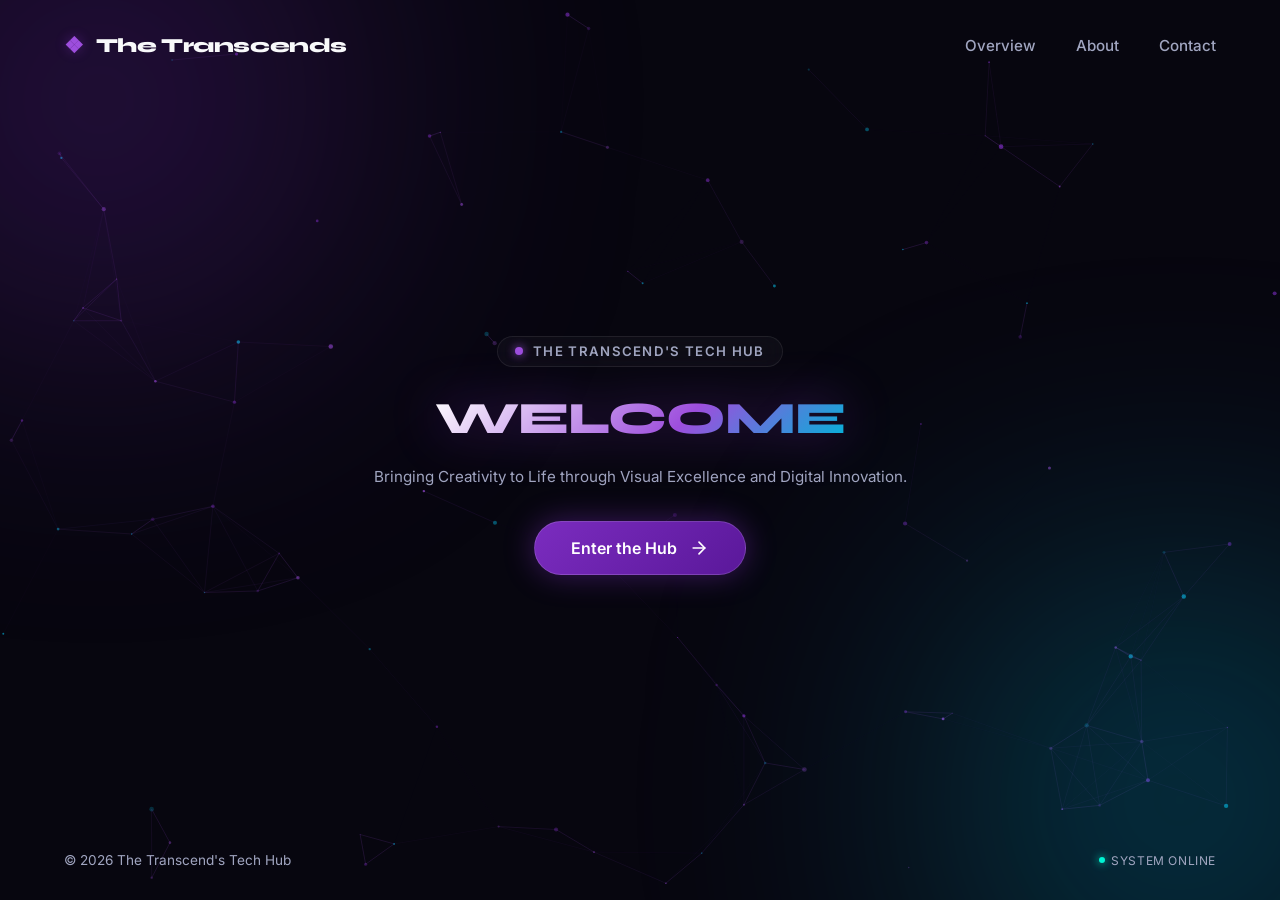
==== index.html @ 71710794 "Add files via upload front Page" ====
<!DOCTYPE html>
<html lang="en">
<head>
  <meta charset="UTF-8">
  <meta name="viewport" content="width=device-width, initial-scale=1.0">
  <title>The Transcends Tech Hub | Where creativity meets Technology</title>
  
  <!-- Google Fonts: Syne for futuristic display, Inter for clean body typography -->
  <link rel="preconnect" href="https://fonts.googleapis.com">
  <link rel="preconnect" href="https://fonts.gstatic.com" crossorigin>
  <link href="https://fonts.googleapis.com/css2?family=Inter:wght@300;400;500;600&family=Syne:wght@700;800&display=swap" rel="stylesheet">
  
  <!-- External CSS Link -->
  <link rel="stylesheet" href="style.css">
</head>
<body>

  <!-- Dynamic Particle Canvas Background -->
  <canvas id="bg-canvas"></canvas>

  <!-- Ambient Glow Orbs -->
  <div class="ambient-glow glow-top-left"></div>
  <div class="ambient-glow glow-bottom-right"></div>

  <!-- Main Grid Layout Container -->
  <div class="page-container">

    <!-- Header / Navigation -->
    <header class="main-header">
      <a href="#" class="brand-logo">
        <span class="logo-mark">❖</span>
        <span class="logo-text">The Transcends</span>
      </a>

      <nav class="nav-links">
        <a href="#overview" class="nav-item">Overview</a>
        <a href="#about" class="nav-item">About</a>
        <a href="#contact" class="nav-item">Contact</a>
      </nav>
    </header>

    <!-- Hero / Welcome Experience -->
    <main class="hero-section">
      <div class="badge-container">
        <span class="status-dot"></span>
        <span class="badge-text">  The Transcend's Tech Hub</span>
      </div>

      <h1 class="hero-title">
       <span class="gradient-text">WELCOME</span><br>
       
      </h1>

      <p class="hero-description">
       Bringing Creativity to Life through Visual Excellence and Digital Innovation.
      </p>

      <div class="cta-wrapper">
        <a href="#enter" class="btn-primary" id="enter-hub-btn">
          <span>Enter the Hub</span>
          <svg class="arrow-icon" viewBox="0 0 24 24" fill="none" stroke="currentColor" stroke-width="2" stroke-linecap="round" stroke-linejoin="round">
            <line x1="5" y1="12" x2="19" y2="12"></line>
            <polyline points="12 5 19 12 12 19"></polyline>
          </svg>
        </a>
      </div>
    </main>

    <!-- Footer Meta -->
    <footer class="main-footer">
      <div class="footer-left">
        <span>© 2026 The Transcend's Tech Hub</span>
      </div>
      <div class="footer-right">
        <span class="status-tag">System Online</span>
      </div>
    </footer>

  </div>

  <!-- External JavaScript Link -->
  <script src="script.js"></script>
</body>
</html>
---- style.css ----
/* ==========================================================================
   THE TRANSCENDS TECH HUB — PHASE 1: WELCOME EXPERIENCE
   Design System: Deep Dark Canvas, Fluid Radial Glows, Kinetic Typography
   ========================================================================== */

/* --- CSS Variables & Design Tokens --- */
:root {
  /* Colors */
  --bg-dark: #07060f;
  --bg-card: rgba(255, 255, 255, 0.03);
  
  --purple-primary: #7b2cbf;
  --purple-light: #9d4edd;
  --purple-glow: rgba(123, 44, 191, 0.45);
  
  --blue-accent: #00b4d8;
  --blue-glow: rgba(0, 180, 216, 0.35);
  
  --text-primary: #f8f9fa;
  --text-muted: #a0a5c0;
  
  --border-subtle: rgba(255, 255, 255, 0.08);
  --border-active: rgba(157, 78, 221, 0.4);

  /* Typography */
  --font-heading: 'Syne', sans-serif;
  --font-body: 'Inter', sans-serif;

  /* Transitions */
  --transition-smooth: all 0.4s cubic-bezier(0.16, 1, 0.3, 1);
}

/* --- Base & Reset --- */
*, *::before, *::after {
  box-sizing: border-box;
  margin: 0;
  padding: 0;
}

html, body {
  width: 100%;
  height: 100%;
  background-color: var(--bg-dark);
  color: var(--text-primary);
  font-family: var(--font-body);
  overflow: hidden; /* Clean viewport presentation */
  -webkit-font-smoothing: antialiased;
}

/* --- Particle Canvas --- */
#bg-canvas {
  position: fixed;
  top: 0;
  left: 0;
  width: 100%;
  height: 100%;
  z-index: 1;
  pointer-events: none;
}

/* --- Ambient Light Orbs --- */
.ambient-glow {
  position: fixed;
  width: 600px;
  height: 600px;
  border-radius: 50%;
  filter: blur(140px);
  z-index: 2;
  pointer-events: none;
  opacity: 0.6;
}

.glow-top-left {
  top: -200px;
  left: -200px;
  background: radial-gradient(circle, var(--purple-primary), transparent 70%);
}

.glow-bottom-right {
  bottom: -200px;
  right: -200px;
  background: radial-gradient(circle, var(--blue-accent), transparent 70%);
}

/* --- Layout Container --- */
.page-container {
  position: relative;
  z-index: 10;
  display: flex;
  flex-direction: column;
  justify-content: space-between;
  min-height: 100vh;
  padding: 2rem 4rem;
}

/* --- Header / Navigation --- */
.main-header {
  display: flex;
  justify-content: space-between;
  align-items: center;
  width: 100%;
  opacity: 0;
  transform: translateY(-20px);
  animation: fadeInDown 1s cubic-bezier(0.16, 1, 0.3, 1) forwards 0.2s;
}

.brand-logo {
  display: flex;
  align-items: center;
  gap: 0.75rem;
  text-decoration: none;
  color: var(--text-primary);
  font-family: var(--font-heading);
  font-size: 1.25rem;
  font-weight: 800;
  letter-spacing: -0.02em;
}

.logo-mark {
  color: var(--purple-light);
  font-size: 1.4rem;
  text-shadow: 0 0 12px var(--purple-glow);
}

.nav-links {
  display: flex;
  gap: 2.5rem;
}

.nav-item {
  color: var(--text-muted);
  text-decoration: none;
  font-size: 0.95rem;
  font-weight: 500;
  transition: var(--transition-smooth);
  position: relative;
}

.nav-item::after {
  content: '';
  position: absolute;
  bottom: -6px;
  left: 0;
  width: 0%;
  height: 2px;
  background: linear-gradient(90deg, var(--purple-light), var(--blue-accent));
  border-radius: 2px;
  transition: var(--transition-smooth);
}

.nav-item:hover {
  color: var(--text-primary);
}

.nav-item:hover::after {
  width: 100%;
}

/* --- Hero Section --- */
.hero-section {
  display: flex;
  flex-direction: column;
  align-items: center;
  justify-content: center;
  text-align: center;
  max-width: 900px;
  margin: 0 auto;
  opacity: 0;
  transform: translateY(30px);
  animation: fadeInUp 1.2s cubic-bezier(0.16, 1, 0.3, 1) forwards 0.4s;
  flex: 1;
}

/* Badge Indicator */
.badge-container {
  display: inline-flex;
  align-items: center;
  gap: 0.6rem;
  padding: 0.4rem 1.1rem;
  border-radius: 100px;
  background: var(--bg-card);
  border: 1px solid var(--border-subtle);
  backdrop-filter: blur(12px);
  margin-bottom: 1.5rem;
}

.status-dot {
  width: 8px;
  height: 8px;
  border-radius: 50%;
  background-color: var(--purple-light);
  box-shadow: 0 0 10px var(--purple-light);
  animation: pulseDot 2s infinite;
}

.badge-text {
  font-size: 0.825rem;
  text-transform: uppercase;
  letter-spacing: 0.1em;
  color: var(--text-muted);
  font-weight: 600;
}

/* Headline */
.hero-title {
  font-family: var(--font-heading);
  font-size: clamp(2rem, 3.5vw, 3.2rem);
  font-weight: 800;
  line-height: 1.25;
  letter-spacing: -0.02em;
  margin-bottom: 1.25rem;
  max-width: 850px;
}

.gradient-text {
  background: linear-gradient(135deg, #ffffff 0%, var(--purple-light) 60%, var(--blue-accent) 100%);
  -webkit-background-clip: text;
  -webkit-text-fill-color: transparent;
  filter: drop-shadow(0 0 25px var(--purple-glow));
}

/* Description */
.hero-description {
  font-size: clamp(0.95rem, 1.1vw, 1.1rem);
  color: var(--text-muted);
  max-width: 600px;
  line-height: 1.5;
  font-weight: 400;
  margin-bottom: 2rem;
}

/* Primary CTA Button */
.cta-wrapper {
  position: relative;
}

.btn-primary {
  display: inline-flex;
  align-items: center;
  gap: 0.8rem;
  padding: 1rem 2.2rem;
  font-size: 1rem;
  font-weight: 600;
  color: #ffffff;
  text-decoration: none;
  border-radius: 100px;
  background: linear-gradient(135deg, var(--purple-primary), #5a189a);
  border: 1px solid rgba(255, 255, 255, 0.15);
  box-shadow: 0 0 30px var(--purple-glow);
  transition: var(--transition-smooth);
  cursor: pointer;
}

.btn-primary:hover {
  transform: translateY(-3px) scale(1.02);
  box-shadow: 0 0 45px rgba(157, 78, 221, 0.75), 0 0 20px var(--blue-glow);
  border-color: rgba(255, 255, 255, 0.3);
}

.arrow-icon {
  width: 20px;
  height: 20px;
  transition: var(--transition-smooth);
}

.btn-primary:hover .arrow-icon {
  transform: translateX(5px);
}

/* --- Footer --- */
.main-footer {
  display: flex;
  justify-content: space-between;
  align-items: center;
  font-size: 0.85rem;
  color: var(--text-muted);
  opacity: 0;
  animation: fadeIn 1.2s ease forwards 0.8s;
}

.status-tag {
  display: flex;
  align-items: center;
  gap: 0.4rem;
  letter-spacing: 0.05em;
  text-transform: uppercase;
  font-size: 0.75rem;
}

.status-tag::before {
  content: '';
  width: 6px;
  height: 6px;
  background-color: #00f5d4;
  border-radius: 50%;
  box-shadow: 0 0 8px #00f5d4;
}

/* --- Animations --- */
@keyframes fadeInDown {
  to {
    opacity: 1;
    transform: translateY(0);
  }
}

@keyframes fadeInUp {
  to {
    opacity: 1;
    transform: translateY(0);
  }
}

@keyframes fadeIn {
  to {
    opacity: 1;
  }
}

@keyframes pulseDot {
  0%, 100% {
    opacity: 1;
    transform: scale(1);
  }
  50% {
    opacity: 0.4;
    transform: scale(0.85);
  }
}

/* --- Responsive Layout Adjustments --- */
@media (max-width: 768px) {
  .page-container {
    padding: 1.5rem 1.5rem;
  }

  .nav-links {
    gap: 1.2rem;
  }

  .btn-primary {
    padding: 0.9rem 2rem;
    font-size: 0.95rem;
  }
}
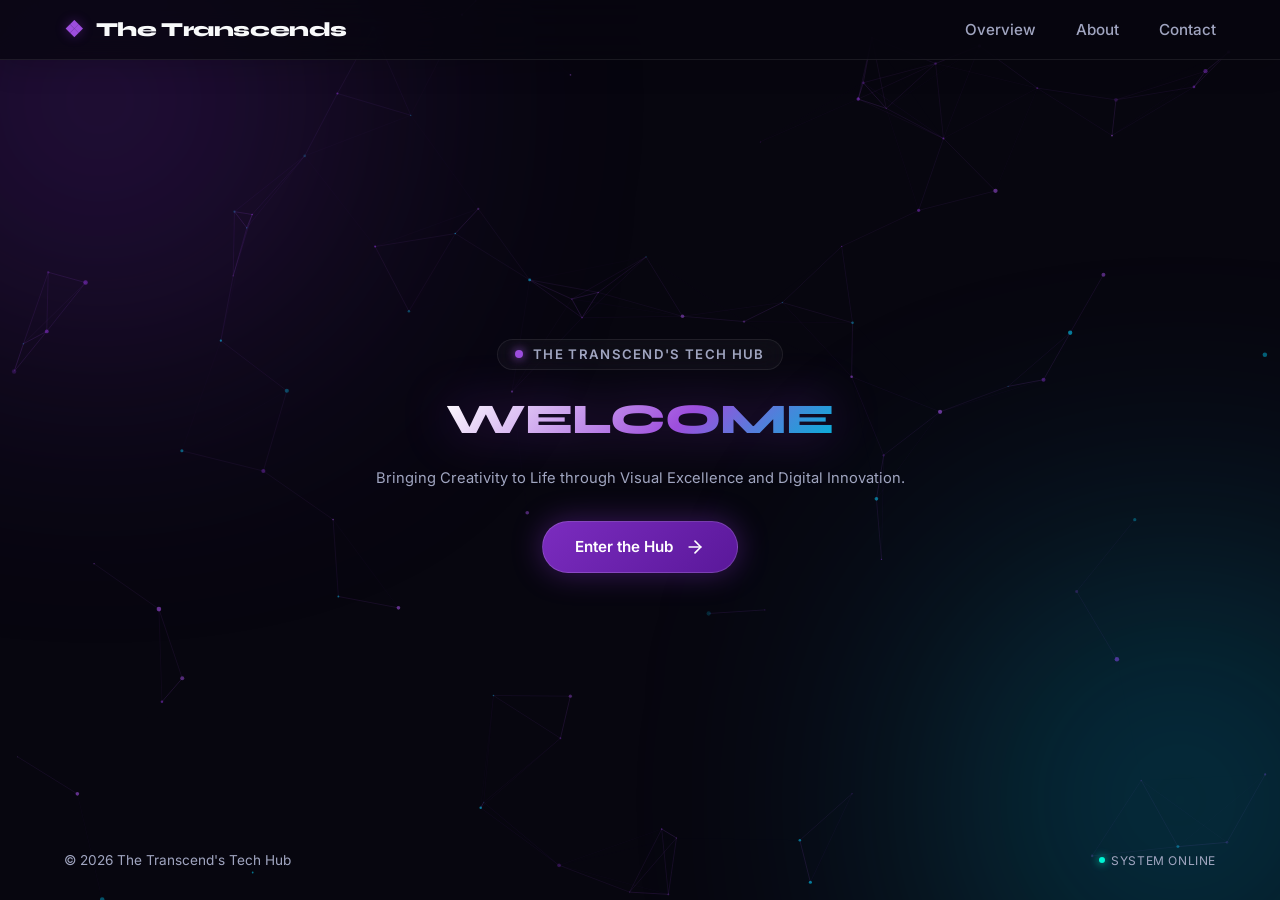
==== commit d2564dc8: "Built main hub and created creations page" ====
--- a/index.html
+++ b/index.html
@@ -32,30 +32,36 @@
         <span class="logo-text">The Transcends</span>
       </a>
 
-      <nav class="nav-links">
+      <nav class="nav-links" id="nav-menu">
         <a href="#overview" class="nav-item">Overview</a>
         <a href="#about" class="nav-item">About</a>
         <a href="#contact" class="nav-item">Contact</a>
       </nav>
+
+      <button class="hamburger-toggle" id="hamburger-btn" type="button" aria-label="Open navigation menu" aria-controls="nav-menu" aria-expanded="false">
+        <span class="bar"></span>
+        <span class="bar"></span>
+        <span class="bar"></span>
+      </button>
     </header>
 
     <!-- Hero / Welcome Experience -->
     <main class="hero-section">
-      <div class="badge-container">
+      <div class="badge-container reveal">
         <span class="status-dot"></span>
         <span class="badge-text">  The Transcend's Tech Hub</span>
       </div>
 
-      <h1 class="hero-title">
+      <h1 class="hero-title reveal reveal-delay-1">
        <span class="gradient-text">WELCOME</span><br>
        
       </h1>
 
-      <p class="hero-description">
+      <p class="hero-description reveal reveal-delay-2">
        Bringing Creativity to Life through Visual Excellence and Digital Innovation.
       </p>
 
-      <div class="cta-wrapper">
+      <div class="cta-wrapper reveal reveal-delay-2">
         <a href="#enter" class="btn-primary" id="enter-hub-btn">
           <span>Enter the Hub</span>
           <svg class="arrow-icon" viewBox="0 0 24 24" fill="none" stroke="currentColor" stroke-width="2" stroke-linecap="round" stroke-linejoin="round">
--- a/style.css
+++ b/style.css
@@ -43,8 +43,12 @@
   background-color: var(--bg-dark);
   color: var(--text-primary);
   font-family: var(--font-body);
-  overflow: hidden; /* Clean viewport presentation */
   -webkit-font-smoothing: antialiased;
+}
+
+html {
+  scroll-behavior: smooth;
+  scroll-padding-top: 5.5rem;
 }
 
 /* --- Particle Canvas --- */
@@ -95,10 +99,20 @@
 
 /* --- Header / Navigation --- */
 .main-header {
+  position: sticky;
+  top: 0;
+  z-index: 30;
   display: flex;
   justify-content: space-between;
   align-items: center;
-  width: 100%;
+  width: calc(100% + 8rem);
+  margin: -2rem -4rem 0;
+  padding: 1rem 4rem;
+  border-bottom: 1px solid var(--border-subtle);
+  background: rgba(7, 6, 15, 0.76);
+  -webkit-backdrop-filter: blur(18px);
+  backdrop-filter: blur(18px);
+  box-shadow: 0 8px 28px rgba(0, 0, 0, 0.16);
   opacity: 0;
   transform: translateY(-20px);
   animation: fadeInDown 1s cubic-bezier(0.16, 1, 0.3, 1) forwards 0.2s;
@@ -125,6 +139,49 @@
 .nav-links {
   display: flex;
   gap: 2.5rem;
+}
+
+.hamburger-toggle {
+  display: none;
+  position: relative;
+  width: 44px;
+  height: 44px;
+  padding: 0;
+  border: 1px solid var(--border-subtle);
+  border-radius: 10px;
+  background: var(--bg-card);
+  color: var(--text-primary);
+  cursor: pointer;
+}
+
+.hamburger-toggle .bar {
+  position: absolute;
+  left: 10px;
+  width: 22px;
+  height: 2px;
+  border-radius: 2px;
+  background: currentColor;
+  transition: transform 300ms ease-in-out, opacity 200ms ease-in-out;
+}
+
+.hamburger-toggle .bar:nth-child(1) {
+  transform: translateY(-7px);
+}
+
+.hamburger-toggle .bar:nth-child(3) {
+  transform: translateY(7px);
+}
+
+.hamburger-toggle[aria-expanded="true"] .bar:nth-child(1) {
+  transform: rotate(45deg);
+}
+
+.hamburger-toggle[aria-expanded="true"] .bar:nth-child(2) {
+  opacity: 0;
+}
+
+.hamburger-toggle[aria-expanded="true"] .bar:nth-child(3) {
+  transform: rotate(-45deg);
 }
 
 .nav-item {
@@ -204,7 +261,7 @@
 /* Headline */
 .hero-title {
   font-family: var(--font-heading);
-  font-size: clamp(2rem, 3.5vw, 3.2rem);
+  font-size: clamp(1.9rem, 3.3vw, 3rem);
   font-weight: 800;
   line-height: 1.25;
   letter-spacing: -0.02em;
@@ -221,7 +278,7 @@
 
 /* Description */
 .hero-description {
-  font-size: clamp(0.95rem, 1.1vw, 1.1rem);
+  font-size: clamp(0.92rem, 1.05vw, 1.05rem);
   color: var(--text-muted);
   max-width: 600px;
   line-height: 1.5;
@@ -238,8 +295,8 @@
   display: inline-flex;
   align-items: center;
   gap: 0.8rem;
-  padding: 1rem 2.2rem;
-  font-size: 1rem;
+  padding: 0.95rem 2rem;
+  font-size: 0.95rem;
   font-weight: 600;
   color: #ffffff;
   text-decoration: none;
@@ -296,6 +353,52 @@
   box-shadow: 0 0 8px #00f5d4;
 }
 
+/* --- Reusable Content Reveals & Card Interactions --- */
+.reveal {
+  opacity: 0;
+  transform: translateY(18px);
+  transition: opacity 650ms ease-in-out, transform 650ms ease-in-out;
+}
+
+.reveal.is-visible {
+  opacity: 1;
+  transform: translateY(0);
+}
+
+.reveal-delay-1 {
+  transition-delay: 100ms;
+}
+
+.reveal-delay-2 {
+  transition-delay: 200ms;
+}
+
+.tilt-card {
+  transform-style: preserve-3d;
+  transition: transform 450ms ease-in-out, border-color 450ms ease-in-out, box-shadow 450ms ease-in-out;
+}
+
+@media (hover: hover) {
+  .tilt-card:hover {
+    transform: perspective(900px) rotateX(3deg) rotateY(-4deg) translateY(-6px) scale(1.01);
+  }
+
+  .pathway-card:hover .card-icon-wrapper {
+    transform: translateY(-3px) rotate(-4deg);
+  }
+
+  .project-card:hover .project-placeholder-visual,
+  .project-card:hover .project-placeholder-digital {
+    transform: scale(1.04);
+  }
+}
+
+.card-icon-wrapper,
+.project-placeholder-visual,
+.project-placeholder-digital {
+  transition: transform 450ms ease-in-out;
+}
+
 /* --- Animations --- */
 @keyframes fadeInDown {
   to {
@@ -334,12 +437,87 @@
     padding: 1.5rem 1.5rem;
   }
 
+  .main-header {
+    width: calc(100% + 3rem);
+    margin: -1.5rem -1.5rem 0;
+    padding: 0.75rem 1.5rem;
+  }
+
+  .hamburger-toggle {
+    display: inline-flex;
+    flex: 0 0 44px;
+    align-items: center;
+    justify-content: center;
+    z-index: 2;
+  }
+
   .nav-links {
-    gap: 1.2rem;
+    position: absolute;
+    top: calc(100% + 0.75rem);
+    right: 0;
+    left: 0;
+    display: flex;
+    flex-direction: column;
+    gap: 0.25rem;
+    padding: 0.6rem;
+    border: 1px solid var(--border-subtle);
+    border-radius: 12px;
+    background: rgba(12, 10, 22, 0.96);
+    box-shadow: 0 16px 40px rgba(0, 0, 0, 0.35);
+    opacity: 0;
+    visibility: hidden;
+    pointer-events: none;
+    transform: translateY(-8px);
+    transition: opacity 250ms ease-in-out, transform 250ms ease-in-out, visibility 250ms;
+  }
+
+  .nav-links.is-open {
+    opacity: 1;
+    visibility: visible;
+    pointer-events: auto;
+    transform: translateY(0);
+  }
+
+  .nav-item {
+    padding: 0.85rem 0.9rem;
+    border-radius: 8px;
+  }
+
+  .nav-item:hover,
+  .nav-item:focus-visible {
+    background: var(--bg-card);
+  }
+
+  .nav-item::after {
+    display: none;
   }
 
   .btn-primary {
-    padding: 0.9rem 2rem;
-    font-size: 0.95rem;
+    padding: 0.88rem 1.8rem;
+    font-size: 0.92rem;
+  }
+}
+
+@media (prefers-reduced-motion: reduce) {
+  html {
+    scroll-behavior: auto;
+  }
+
+  .reveal {
+    opacity: 1;
+    transform: none;
+    transition: none;
+  }
+
+  .tilt-card,
+  .card-icon-wrapper,
+  .project-placeholder-visual,
+  .project-placeholder-digital {
+    transition: none;
+  }
+
+  .nav-links,
+  .hamburger-toggle .bar {
+    transition: none;
   }
 }
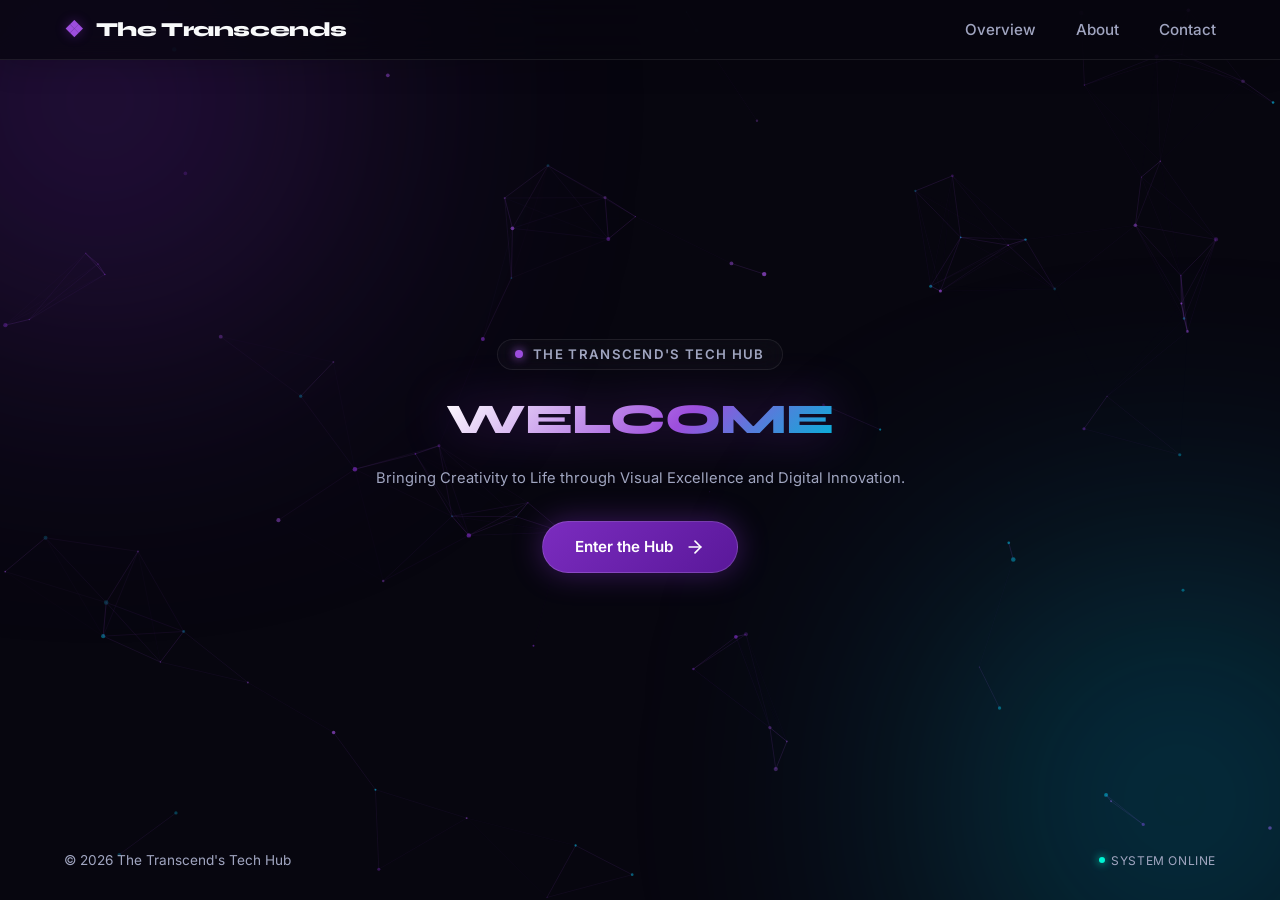
==== commit de4055c5: "Route loader animation properly" ====
--- a/index.html
+++ b/index.html
@@ -62,7 +62,7 @@
       </p>
 
       <div class="cta-wrapper reveal reveal-delay-2">
-        <a href="#enter" class="btn-primary" id="enter-hub-btn">
+        <a href="loader.html" class="btn-primary" id="enter-hub-btn">
           <span>Enter the Hub</span>
           <svg class="arrow-icon" viewBox="0 0 24 24" fill="none" stroke="currentColor" stroke-width="2" stroke-linecap="round" stroke-linejoin="round">
             <line x1="5" y1="12" x2="19" y2="12"></line>
--- a/style.css
+++ b/style.css
@@ -1,13 +1,10 @@
 /* ==========================================================================
-   THE TRANSCENDS TECH HUB — PHASE 1: WELCOME EXPERIENCE
-   Design System: Deep Dark Canvas, Fluid Radial Glows, Kinetic Typography
+   THE TRANSCENDS TECH HUB — HOMEPAGE DESIGN SYSTEM
    ========================================================================== */
 
-/* --- CSS Variables & Design Tokens --- */
 :root {
-  /* Colors */
   --bg-dark: #07060f;
-  --bg-card: rgba(255, 255, 255, 0.03);
+  --bg-card: rgba(255, 255, 255, 0.025);
   
   --purple-primary: #7b2cbf;
   --purple-light: #9d4edd;
@@ -22,15 +19,12 @@
   --border-subtle: rgba(255, 255, 255, 0.08);
   --border-active: rgba(157, 78, 221, 0.4);
 
-  /* Typography */
   --font-heading: 'Syne', sans-serif;
   --font-body: 'Inter', sans-serif;
 
-  /* Transitions */
   --transition-smooth: all 0.4s cubic-bezier(0.16, 1, 0.3, 1);
 }
 
-/* --- Base & Reset --- */
 *, *::before, *::after {
   box-sizing: border-box;
   margin: 0;
@@ -43,6 +37,7 @@
   background-color: var(--bg-dark);
   color: var(--text-primary);
   font-family: var(--font-body);
+
   -webkit-font-smoothing: antialiased;
 }
 
@@ -272,6 +267,7 @@
 .gradient-text {
   background: linear-gradient(135deg, #ffffff 0%, var(--purple-light) 60%, var(--blue-accent) 100%);
   -webkit-background-clip: text;
+  background-clip: text;
   -webkit-text-fill-color: transparent;
   filter: drop-shadow(0 0 25px var(--purple-glow));
 }
@@ -401,37 +397,22 @@
 
 /* --- Animations --- */
 @keyframes fadeInDown {
-  to {
-    opacity: 1;
-    transform: translateY(0);
-  }
+  to { opacity: 1; transform: translateY(0); }
 }
 
 @keyframes fadeInUp {
-  to {
-    opacity: 1;
-    transform: translateY(0);
-  }
+  to { opacity: 1; transform: translateY(0); }
 }
 
 @keyframes fadeIn {
-  to {
-    opacity: 1;
-  }
+  to { opacity: 1; }
 }
 
 @keyframes pulseDot {
-  0%, 100% {
-    opacity: 1;
-    transform: scale(1);
-  }
-  50% {
-    opacity: 0.4;
-    transform: scale(0.85);
-  }
-}
-
-/* --- Responsive Layout Adjustments --- */
+  0%, 100% { opacity: 1; transform: scale(1); }
+  50% { opacity: 0.4; transform: scale(0.85); }
+}
+
 @media (max-width: 768px) {
   .page-container {
     padding: 1.5rem 1.5rem;
@@ -493,8 +474,8 @@
   }
 
   .btn-primary {
-    padding: 0.88rem 1.8rem;
-    font-size: 0.92rem;
+    padding: 0.9rem 2rem;
+    font-size: 0.95rem;
   }
 }
 
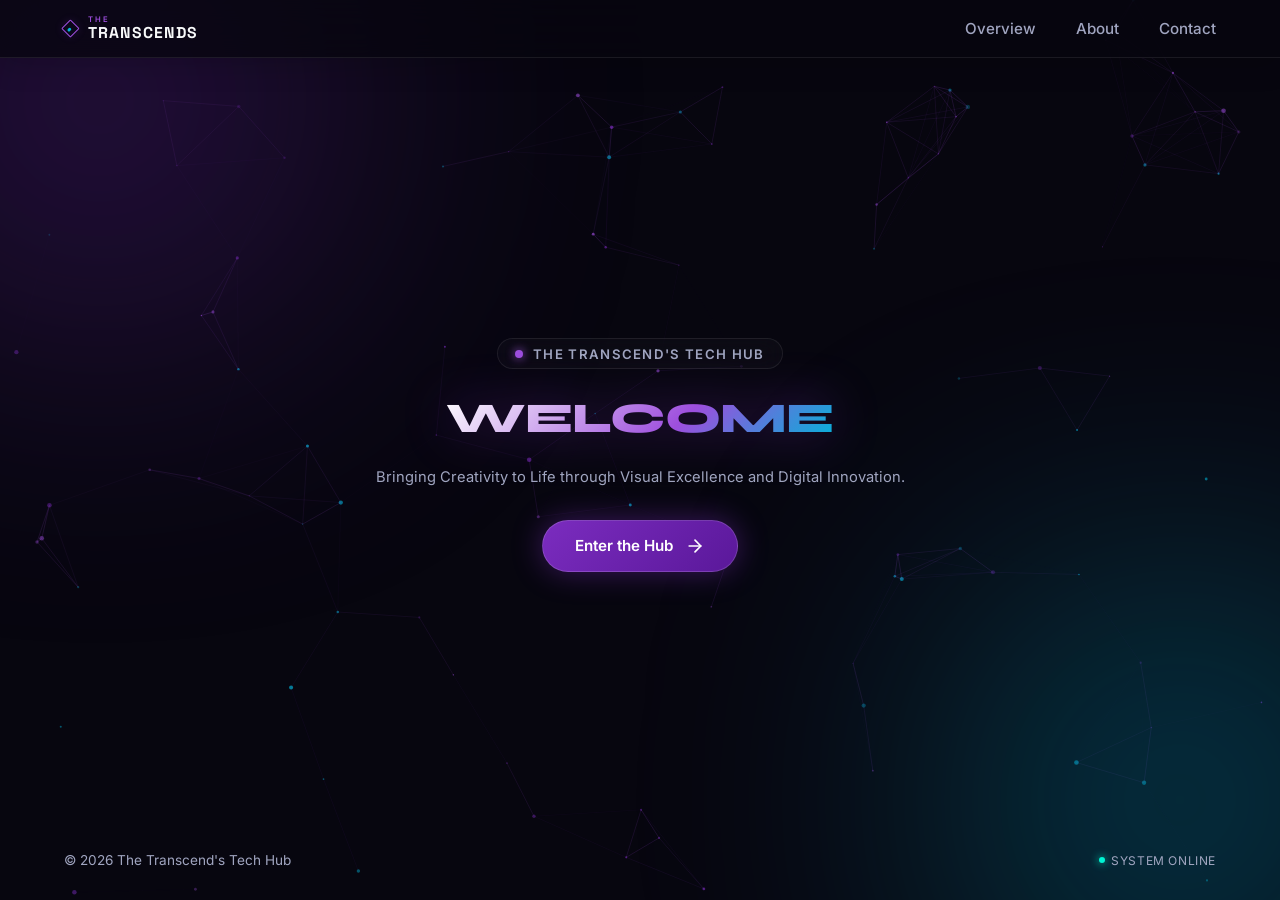
==== commit f04bd8be: "feat: build visual portfolio and modularize page assets - Add responsive photography gallery with 3:" ====
--- a/index.html
+++ b/index.html
@@ -8,10 +8,11 @@
   <!-- Google Fonts: Syne for futuristic display, Inter for clean body typography -->
   <link rel="preconnect" href="https://fonts.googleapis.com">
   <link rel="preconnect" href="https://fonts.gstatic.com" crossorigin>
-  <link href="https://fonts.googleapis.com/css2?family=Inter:wght@300;400;500;600&family=Syne:wght@700;800&display=swap" rel="stylesheet">
+  <link href="https://fonts.googleapis.com/css2?family=Inter:wght@300;400;500;600&family=Space+Grotesk:wght@500;600;700&family=Syne:wght@700;800&display=swap" rel="stylesheet">
   
   <!-- External CSS Link -->
-  <link rel="stylesheet" href="style.css">
+  <link rel="stylesheet" href="general-styles.css">
+  <link rel="stylesheet" href="index.css">
 </head>
 <body>
 
@@ -28,8 +29,8 @@
     <!-- Header / Navigation -->
     <header class="main-header">
       <a href="#" class="brand-logo">
-        <span class="logo-mark">❖</span>
-        <span class="logo-text">The Transcends</span>
+        <span class="logo-mark" aria-hidden="true">❖</span>
+        <span class="logo-wordmark"><span class="logo-prefix">THE</span><span class="logo-text">TRANSCENDS</span></span>
       </a>
 
       <nav class="nav-links" id="nav-menu">
@@ -85,6 +86,7 @@
   </div>
 
   <!-- External JavaScript Link -->
-  <script src="script.js"></script>
+  <script src="general.js"></script>
+  <script src="index.js"></script>
 </body>
 </html>
--- a/general-styles.css
+++ b/general-styles.css
@@ -0,0 +1,769 @@
+/* ==========================================================================
+   THE TRANSCENDS TECH HUB — SHARED DESIGN SYSTEM
+   ========================================================================== */
+
+:root {
+  --bg-dark: #07060f;
+  --bg-card: rgba(255, 255, 255, 0.025);
+  
+  --purple-primary: #7b2cbf;
+  --purple-light: #9d4edd;
+  --purple-glow: rgba(123, 44, 191, 0.45);
+  
+  --blue-accent: #00b4d8;
+  --blue-glow: rgba(0, 180, 216, 0.35);
+  
+  --text-primary: #f8f9fa;
+  --text-muted: #a0a5c0;
+  
+  --border-subtle: rgba(255, 255, 255, 0.08);
+  --border-active: rgba(157, 78, 221, 0.4);
+
+  --font-heading: 'Syne', sans-serif;
+  --font-body: 'Inter', sans-serif;
+  --font-brand: 'Space Grotesk', sans-serif;
+
+  --transition-smooth: all 0.4s cubic-bezier(0.16, 1, 0.3, 1);
+}
+
+*, *::before, *::after {
+  box-sizing: border-box;
+  margin: 0;
+  padding: 0;
+}
+
+html, body {
+  width: 100%;
+  height: 100%;
+  background-color: var(--bg-dark);
+  color: var(--text-primary);
+  font-family: var(--font-body);
+
+  -webkit-font-smoothing: antialiased;
+}
+
+html {
+  scroll-behavior: smooth;
+  scroll-padding-top: 5.5rem;
+}
+
+/* --- Particle Canvas --- */
+#bg-canvas {
+  position: fixed;
+  top: 0;
+  left: 0;
+  width: 100%;
+  height: 100%;
+  z-index: 1;
+  pointer-events: none;
+}
+
+/* --- Ambient Light Orbs --- */
+.ambient-glow {
+  position: fixed;
+  width: 600px;
+  height: 600px;
+  border-radius: 50%;
+  filter: blur(140px);
+  z-index: 2;
+  pointer-events: none;
+  opacity: 0.6;
+}
+
+.glow-top-left {
+  top: -200px;
+  left: -200px;
+  background: radial-gradient(circle, var(--purple-primary), transparent 70%);
+}
+
+.glow-bottom-right {
+  bottom: -200px;
+  right: -200px;
+  background: radial-gradient(circle, var(--blue-accent), transparent 70%);
+}
+
+/* --- Layout Container --- */
+.page-container {
+  position: relative;
+  z-index: 10;
+  display: flex;
+  flex-direction: column;
+  justify-content: space-between;
+  min-height: 100vh;
+  padding: 2rem 4rem;
+}
+
+/* --- Header / Navigation --- */
+.main-header {
+  position: sticky;
+  top: 0;
+  z-index: 30;
+  display: flex;
+  justify-content: space-between;
+  align-items: center;
+  width: calc(100% + 8rem);
+  margin: -2rem -4rem 0;
+  padding: 1rem 4rem;
+  border-bottom: 1px solid var(--border-subtle);
+  background: rgba(7, 6, 15, 0.76);
+  -webkit-backdrop-filter: blur(18px);
+  backdrop-filter: blur(18px);
+  box-shadow: 0 8px 28px rgba(0, 0, 0, 0.16);
+  opacity: 0;
+  transform: translateY(-20px);
+  animation: fadeInDown 1s cubic-bezier(0.16, 1, 0.3, 1) forwards 0.2s;
+}
+
+.brand-logo {
+  display: flex;
+  align-items: center;
+  gap: 0.7rem;
+  text-decoration: none;
+  color: var(--text-primary);
+  transition: color 220ms ease;
+}
+
+.logo-wordmark {
+  display: grid;
+  gap: 0.12rem;
+  line-height: 1;
+}
+
+.logo-prefix {
+  color: var(--purple-light);
+  font-family: var(--font-body);
+  font-size: 0.48rem;
+  font-weight: 600;
+  letter-spacing: 0.24em;
+}
+
+.logo-text {
+  color: var(--text-primary);
+  font-family: var(--font-brand);
+  font-size: 0.98rem;
+  font-weight: 700;
+  letter-spacing: 0.065em;
+  text-transform: uppercase;
+}
+
+.brand-logo:hover,
+.brand-logo:focus-visible {
+  color: #ffffff;
+}
+
+.logo-mark {
+  position: relative;
+  display: inline-grid;
+  width: 0.8rem;
+  height: 0.8rem;
+  flex: 0 0 0.8rem;
+  place-items: center;
+  border: 1px solid var(--purple-light);
+  border-radius: 1px;
+  color: transparent;
+  font-size: 0;
+  transform: rotate(45deg);
+  box-shadow: 0 0 10px rgba(157, 78, 221, 0.16);
+}
+
+.logo-mark::after {
+  width: 0.22rem;
+  height: 0.22rem;
+  border-radius: 50%;
+  background: var(--blue-accent);
+  box-shadow: 0 0 7px var(--blue-glow);
+  content: '';
+}
+
+.nav-links {
+  display: flex;
+  gap: 2.5rem;
+}
+
+.hamburger-toggle {
+  display: none;
+  position: relative;
+  width: 44px;
+  height: 44px;
+  padding: 0;
+  border: 1px solid var(--border-subtle);
+  border-radius: 10px;
+  background: var(--bg-card);
+  color: var(--text-primary);
+  cursor: pointer;
+}
+
+.hamburger-toggle .bar {
+  position: absolute;
+  left: 10px;
+  width: 22px;
+  height: 2px;
+  border-radius: 2px;
+  background: currentColor;
+  transition: transform 300ms ease-in-out, opacity 200ms ease-in-out;
+}
+
+.hamburger-toggle .bar:nth-child(1) {
+  transform: translateY(-7px);
+}
+
+.hamburger-toggle .bar:nth-child(3) {
+  transform: translateY(7px);
+}
+
+.hamburger-toggle[aria-expanded="true"] .bar:nth-child(1) {
+  transform: rotate(45deg);
+}
+
+.hamburger-toggle[aria-expanded="true"] .bar:nth-child(2) {
+  opacity: 0;
+}
+
+.hamburger-toggle[aria-expanded="true"] .bar:nth-child(3) {
+  transform: rotate(-45deg);
+}
+
+.nav-item {
+  color: var(--text-muted);
+  text-decoration: none;
+  font-size: 0.95rem;
+  font-weight: 500;
+  transition: var(--transition-smooth);
+  position: relative;
+}
+
+.nav-item::after {
+  content: '';
+  position: absolute;
+  bottom: -6px;
+  left: 0;
+  width: 0%;
+  height: 2px;
+  background: linear-gradient(90deg, var(--purple-light), var(--blue-accent));
+  border-radius: 2px;
+  transition: var(--transition-smooth);
+}
+
+.nav-item:hover {
+  color: var(--text-primary);
+}
+
+.nav-item:hover::after {
+  width: 100%;
+}
+
+/* Badge Indicator */
+.badge-container {
+  display: inline-flex;
+  align-items: center;
+  gap: 0.6rem;
+  padding: 0.4rem 1.1rem;
+  border-radius: 100px;
+  background: var(--bg-card);
+  border: 1px solid var(--border-subtle);
+  backdrop-filter: blur(12px);
+  margin-bottom: 1.5rem;
+}
+
+.status-dot {
+  width: 8px;
+  height: 8px;
+  border-radius: 50%;
+  background-color: var(--purple-light);
+  box-shadow: 0 0 10px var(--purple-light);
+  animation: pulseDot 2s infinite;
+}
+
+.badge-text {
+  font-size: 0.825rem;
+  text-transform: uppercase;
+  letter-spacing: 0.1em;
+  color: var(--text-muted);
+  font-weight: 600;
+}
+
+.gradient-text {
+  background: linear-gradient(135deg, #ffffff 0%, var(--purple-light) 60%, var(--blue-accent) 100%);
+  -webkit-background-clip: text;
+  background-clip: text;
+  -webkit-text-fill-color: transparent;
+  filter: drop-shadow(0 0 25px var(--purple-glow));
+}
+
+.btn-primary {
+  display: inline-flex;
+  align-items: center;
+  gap: 0.8rem;
+  padding: 0.95rem 2rem;
+  font-size: 0.95rem;
+  font-weight: 600;
+  color: #ffffff;
+  text-decoration: none;
+  border-radius: 100px;
+  background: linear-gradient(135deg, var(--purple-primary), #5a189a);
+  border: 1px solid rgba(255, 255, 255, 0.15);
+  box-shadow: 0 0 30px var(--purple-glow);
+  transition: var(--transition-smooth);
+  cursor: pointer;
+}
+
+.btn-primary:hover {
+  transform: translateY(-3px) scale(1.02);
+  box-shadow: 0 0 45px rgba(157, 78, 221, 0.75), 0 0 20px var(--blue-glow);
+  border-color: rgba(255, 255, 255, 0.3);
+}
+
+.arrow-icon {
+  width: 20px;
+  height: 20px;
+  transition: var(--transition-smooth);
+}
+
+.btn-primary:hover .arrow-icon {
+  transform: translateX(5px);
+}
+
+/* --- Footer --- */
+.main-footer {
+  display: flex;
+  justify-content: space-between;
+  align-items: center;
+  font-size: 0.85rem;
+  color: var(--text-muted);
+  opacity: 0;
+  animation: fadeIn 1.2s ease forwards 0.8s;
+}
+
+.status-tag {
+  display: flex;
+  align-items: center;
+  gap: 0.4rem;
+  letter-spacing: 0.05em;
+  text-transform: uppercase;
+  font-size: 0.75rem;
+}
+
+.status-tag::before {
+  content: '';
+  width: 6px;
+  height: 6px;
+  background-color: #00f5d4;
+  border-radius: 50%;
+  box-shadow: 0 0 8px #00f5d4;
+}
+
+/* --- Reusable Content Reveals & Card Interactions --- */
+.reveal {
+  opacity: 0;
+  transform: translateY(18px);
+  transition: opacity 650ms ease-in-out, transform 650ms ease-in-out;
+}
+
+.reveal.is-visible {
+  opacity: 1;
+  transform: translateY(0);
+}
+
+.reveal-delay-1 {
+  transition-delay: 100ms;
+}
+
+.reveal-delay-2 {
+  transition-delay: 200ms;
+}
+
+.tilt-card {
+  transform-style: preserve-3d;
+  transition: transform 450ms ease-in-out, border-color 450ms ease-in-out, box-shadow 450ms ease-in-out;
+}
+
+@media (hover: hover) {
+  .tilt-card:hover {
+    transform: perspective(1200px) rotateX(3deg) rotateY(-4deg) translateY(-8px) scale(1.01);
+  }
+
+  .pathway-card:hover .card-icon-wrapper {
+    transform: translateY(-3px) rotate(-4deg) translateZ(30px);
+  }
+
+  .project-card:hover .project-placeholder-visual,
+  .project-card:hover .project-placeholder-digital {
+    transform: scale(1.04) translateZ(18px);
+  }
+}
+
+.card-icon-wrapper,
+.project-placeholder-visual,
+.project-placeholder-digital {
+  transition: transform 450ms ease-in-out;
+}
+
+/* --- Animations --- */
+@keyframes fadeInDown {
+  to { opacity: 1; transform: translateY(0); }
+}
+
+@keyframes fadeInUp {
+  to { opacity: 1; transform: translateY(0); }
+}
+
+@keyframes fadeIn {
+  to { opacity: 1; }
+}
+
+@keyframes pulseDot {
+  0%, 100% { opacity: 1; transform: scale(1); }
+  50% { opacity: 0.4; transform: scale(0.85); }
+}
+
+@media (max-width: 768px) {
+  .page-container {
+    padding: 1.5rem 1.5rem;
+  }
+
+  .main-header {
+    width: calc(100% + 3rem);
+    margin: -1.5rem -1.5rem 0;
+    padding: 0.75rem 1.5rem;
+  }
+
+  .hamburger-toggle {
+    display: inline-flex;
+    flex: 0 0 44px;
+    align-items: center;
+    justify-content: center;
+    z-index: 2;
+  }
+
+  .nav-links {
+    position: absolute;
+    top: calc(100% + 0.75rem);
+    right: 0;
+    left: 0;
+    display: flex;
+    flex-direction: column;
+    gap: 0.25rem;
+    padding: 0.6rem;
+    border: 1px solid var(--border-subtle);
+    border-radius: 12px;
+    background: rgba(12, 10, 22, 0.96);
+    box-shadow: 0 16px 40px rgba(0, 0, 0, 0.35);
+    opacity: 0;
+    visibility: hidden;
+    pointer-events: none;
+    transform: translateY(-8px);
+    transition: opacity 250ms ease-in-out, transform 250ms ease-in-out, visibility 250ms;
+  }
+
+  .nav-links.is-open {
+    opacity: 1;
+    visibility: visible;
+    pointer-events: auto;
+    transform: translateY(0);
+  }
+
+  .nav-item {
+    padding: 0.85rem 0.9rem;
+    border-radius: 8px;
+  }
+
+  .nav-item:hover,
+  .nav-item:focus-visible {
+    background: var(--bg-card);
+  }
+
+  .nav-item::after {
+    display: none;
+  }
+
+  .btn-primary {
+    padding: 0.9rem 2rem;
+    font-size: 0.95rem;
+  }
+}
+
+@media (prefers-reduced-motion: reduce) {
+  html {
+    scroll-behavior: auto;
+  }
+
+  .reveal {
+    opacity: 1;
+    transform: none;
+    transition: none;
+  }
+
+  .tilt-card,
+  .card-icon-wrapper,
+  .project-placeholder-visual,
+  .project-placeholder-digital {
+    transition: none;
+  }
+
+  .nav-links,
+  .hamburger-toggle .bar {
+    transition: none;
+  }
+}
+
+/* Shared portfolio cards and category-page foundations */
+.section-eyebrow {
+  color: var(--purple-light);
+  font-size: 0.75rem;
+  font-weight: 600;
+  text-transform: uppercase;
+  letter-spacing: 0.1em;
+}
+
+.section-title {
+  max-width: 760px;
+  margin: 0.9rem 0 1rem;
+  font-family: var(--font-heading);
+  font-size: clamp(1.8rem, 2.8vw, 2.4rem);
+  font-weight: 800;
+  line-height: 1.2;
+}
+
+.section-intro {
+  max-width: 620px;
+  color: var(--text-muted);
+  font-size: 0.95rem;
+  line-height: 1.7;
+}
+
+.section-heading {
+  max-width: 720px;
+  margin-bottom: 3.5rem;
+}
+
+.projects-grid {
+  display: grid;
+  grid-template-columns: repeat(auto-fit, minmax(300px, 1fr));
+  gap: 2.75rem;
+  width: 100%;
+}
+
+.project-card {
+  display: flex;
+  flex-direction: column;
+  overflow: hidden;
+  border: 1px solid var(--border-subtle);
+  border-radius: 18px;
+  background-color: #14111d;
+  transition: var(--transition-smooth);
+}
+
+.project-card:hover {
+  transform: translateY(-6px);
+  border-color: var(--border-active);
+  box-shadow: 0 15px 35px rgba(123, 44, 191, 0.15);
+}
+
+.project-image-wrapper {
+  position: relative;
+  width: 100%;
+  height: 220px;
+  overflow: hidden;
+  background: #0d0b16;
+}
+
+.project-placeholder-visual,
+.project-placeholder-digital {
+  display: flex;
+  width: 100%;
+  height: 100%;
+  align-items: center;
+  justify-content: center;
+  border-bottom: 1px solid var(--border-subtle);
+  background: linear-gradient(135deg, rgba(123, 44, 191, 0.05), rgba(0, 180, 216, 0.05));
+  color: var(--text-muted);
+  font-size: 0.85rem;
+  font-weight: 500;
+  letter-spacing: 0.05em;
+}
+
+.project-category-tag {
+  position: absolute;
+  top: 12px;
+  right: 12px;
+  padding: 0.3rem 0.8rem;
+  border: 1px solid var(--border-subtle);
+  border-radius: 100px;
+  background: rgba(7, 6, 15, 0.8);
+  backdrop-filter: blur(8px);
+  color: var(--purple-light);
+  font-size: 0.725rem;
+  font-weight: 600;
+  text-transform: uppercase;
+  letter-spacing: 0.08em;
+}
+
+.project-info {
+  display: flex;
+  flex: 1;
+  flex-direction: column;
+  justify-content: space-between;
+  padding: 1.7rem;
+}
+
+.project-info h3 {
+  margin-bottom: 0.75rem;
+  color: var(--text-primary);
+  font-family: var(--font-heading);
+  font-size: 1.2rem;
+  font-weight: 700;
+}
+
+.project-info p {
+  margin-bottom: 1.5rem;
+  color: var(--text-muted);
+  font-size: 0.875rem;
+  line-height: 1.65;
+}
+
+.project-footer {
+  display: flex;
+  align-items: center;
+  justify-content: space-between;
+  padding-top: 1rem;
+  border-top: 1px solid var(--border-subtle);
+  font-size: 0.85rem;
+}
+
+.project-date,
+.project-link-text {
+  color: var(--text-muted);
+}
+
+.project-link-text {
+  font-weight: 500;
+}
+
+.project-card.hide {
+  display: none;
+}
+
+.category-page {
+  width: 100%;
+  max-width: 1200px;
+  margin: 0 auto;
+  flex: 1;
+}
+
+.category-hero {
+  padding: 4.5rem 0 4rem;
+}
+
+.category-hero-layout {
+  display: grid;
+  grid-template-columns: minmax(0, 1fr) minmax(0, 0.9fr);
+  align-items: center;
+  gap: 4rem;
+}
+
+.category-hero-copy {
+  max-width: 560px;
+}
+
+.category-hero-title {
+  margin: 0 0 1.2rem;
+  font-family: var(--font-heading);
+  font-size: 3.5rem;
+  font-weight: 800;
+  line-height: 1.1;
+}
+
+.category-hero-description {
+  max-width: 540px;
+  color: var(--text-muted);
+  font-size: 1rem;
+  line-height: 1.7;
+}
+
+.category-hero-cta {
+  margin-top: 1.6rem;
+}
+
+.category-hero-media {
+  width: 100%;
+  height: 400px;
+  overflow: hidden;
+  border: 1px solid var(--border-subtle);
+  border-radius: 8px;
+  background: var(--bg-card);
+}
+
+.category-hero-media img {
+  display: block;
+  width: 100%;
+  height: 100%;
+  object-fit: cover;
+}
+
+.category-work {
+  padding: 2.5rem 0 5rem;
+  border-top: 1px solid var(--border-subtle);
+}
+
+.category-work .section-title {
+  margin-top: 0.75rem;
+}
+
+.category-footer {
+  display: flex;
+  align-items: center;
+  justify-content: space-between;
+  gap: 1rem;
+  margin: 0 -4rem -2rem;
+  padding: 1.5rem 4rem;
+  border-top: 1px solid var(--border-subtle);
+  color: var(--text-muted);
+  font-size: 0.85rem;
+}
+
+.category-footer a {
+  color: var(--text-primary);
+  text-decoration: none;
+}
+
+.category-footer a:hover,
+.category-footer a:focus-visible {
+  color: var(--purple-light);
+}
+
+@media (max-width: 768px) {
+  .section-heading {
+    margin-bottom: 2.5rem;
+  }
+
+  .projects-grid {
+    grid-template-columns: minmax(0, 1fr);
+  }
+
+  .category-hero {
+    padding: 3rem 0;
+  }
+
+  .category-hero-layout {
+    grid-template-columns: minmax(0, 1fr);
+    gap: 2rem;
+  }
+
+  .category-hero-title {
+    font-size: 2.7rem;
+  }
+
+  .category-hero-media {
+    height: 300px;
+  }
+}
+
+@media (max-width: 480px) {
+  .category-footer {
+    flex-direction: column;
+    align-items: flex-start;
+    margin-right: -1.5rem;
+    margin-left: -1.5rem;
+    padding: 1.5rem;
+  }
+}
--- a/index.css
+++ b/index.css
@@ -0,0 +1,38 @@
+/* THE TRANSCENDS TECH HUB — WELCOME PAGE */
+
+.hero-section {
+  display: flex;
+  flex: 1;
+  flex-direction: column;
+  align-items: center;
+  justify-content: center;
+  max-width: 900px;
+  margin: 0 auto;
+  text-align: center;
+  opacity: 0;
+  transform: translateY(30px);
+  animation: fadeInUp 1.2s cubic-bezier(0.16, 1, 0.3, 1) forwards 0.4s;
+}
+
+.hero-title {
+  max-width: 850px;
+  margin-bottom: 1.25rem;
+  font-family: var(--font-heading);
+  font-size: clamp(1.9rem, 3.3vw, 3rem);
+  font-weight: 800;
+  line-height: 1.25;
+  letter-spacing: -0.02em;
+}
+
+.hero-description {
+  max-width: 600px;
+  margin-bottom: 2rem;
+  color: var(--text-muted);
+  font-size: clamp(0.92rem, 1.05vw, 1.05rem);
+  font-weight: 400;
+  line-height: 1.5;
+}
+
+.cta-wrapper {
+  position: relative;
+}
